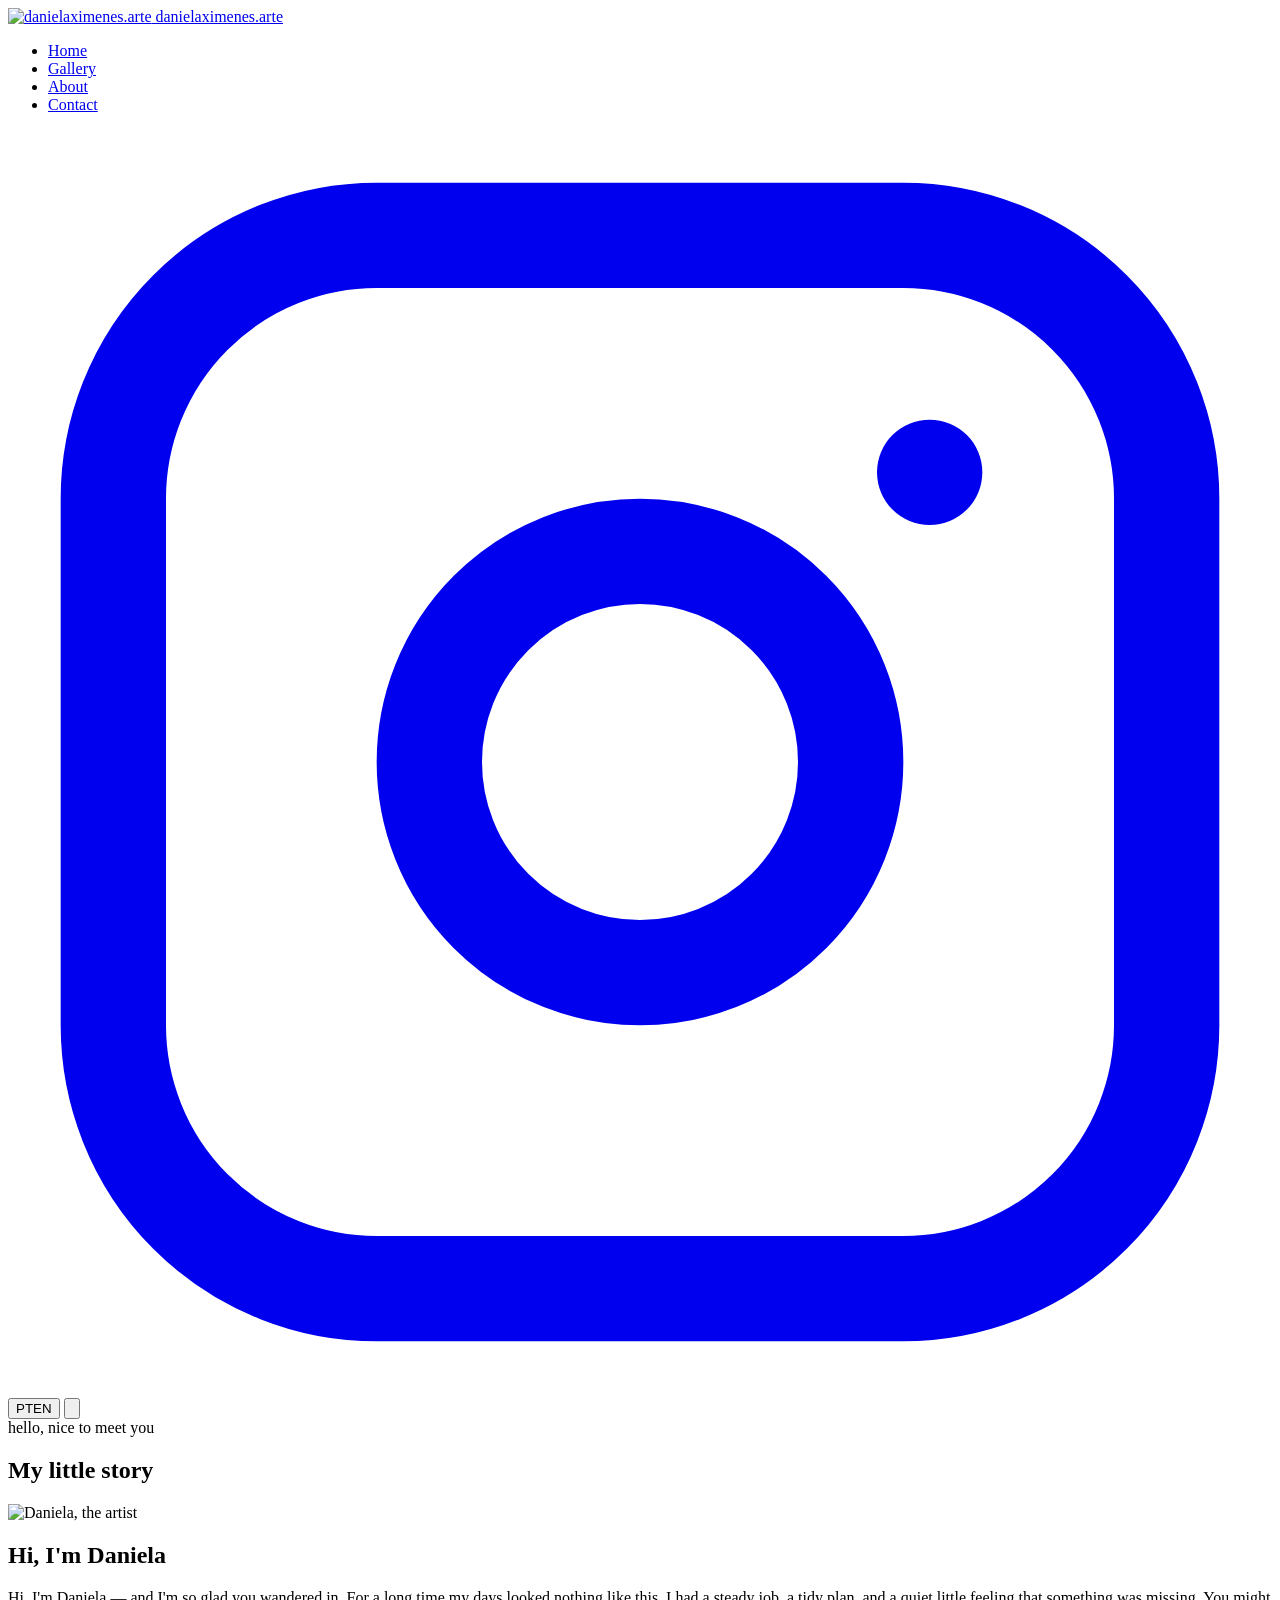
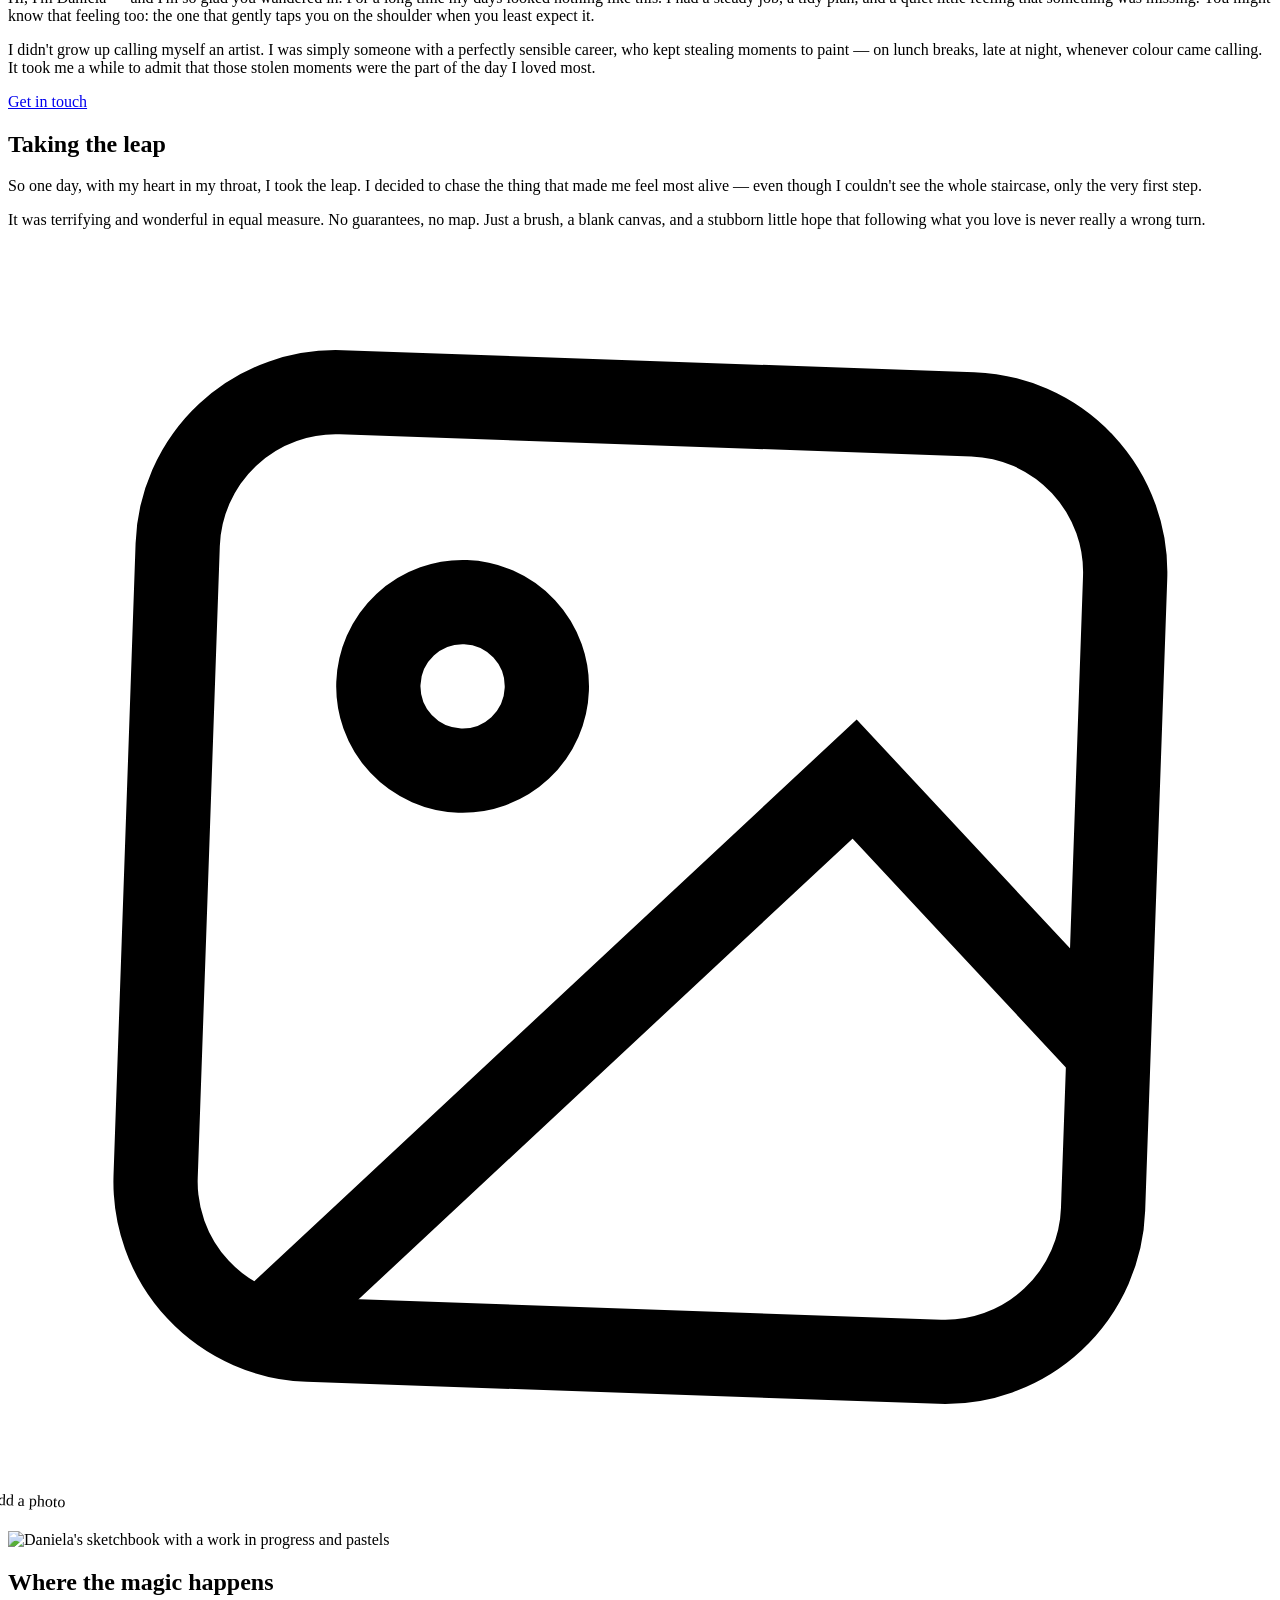
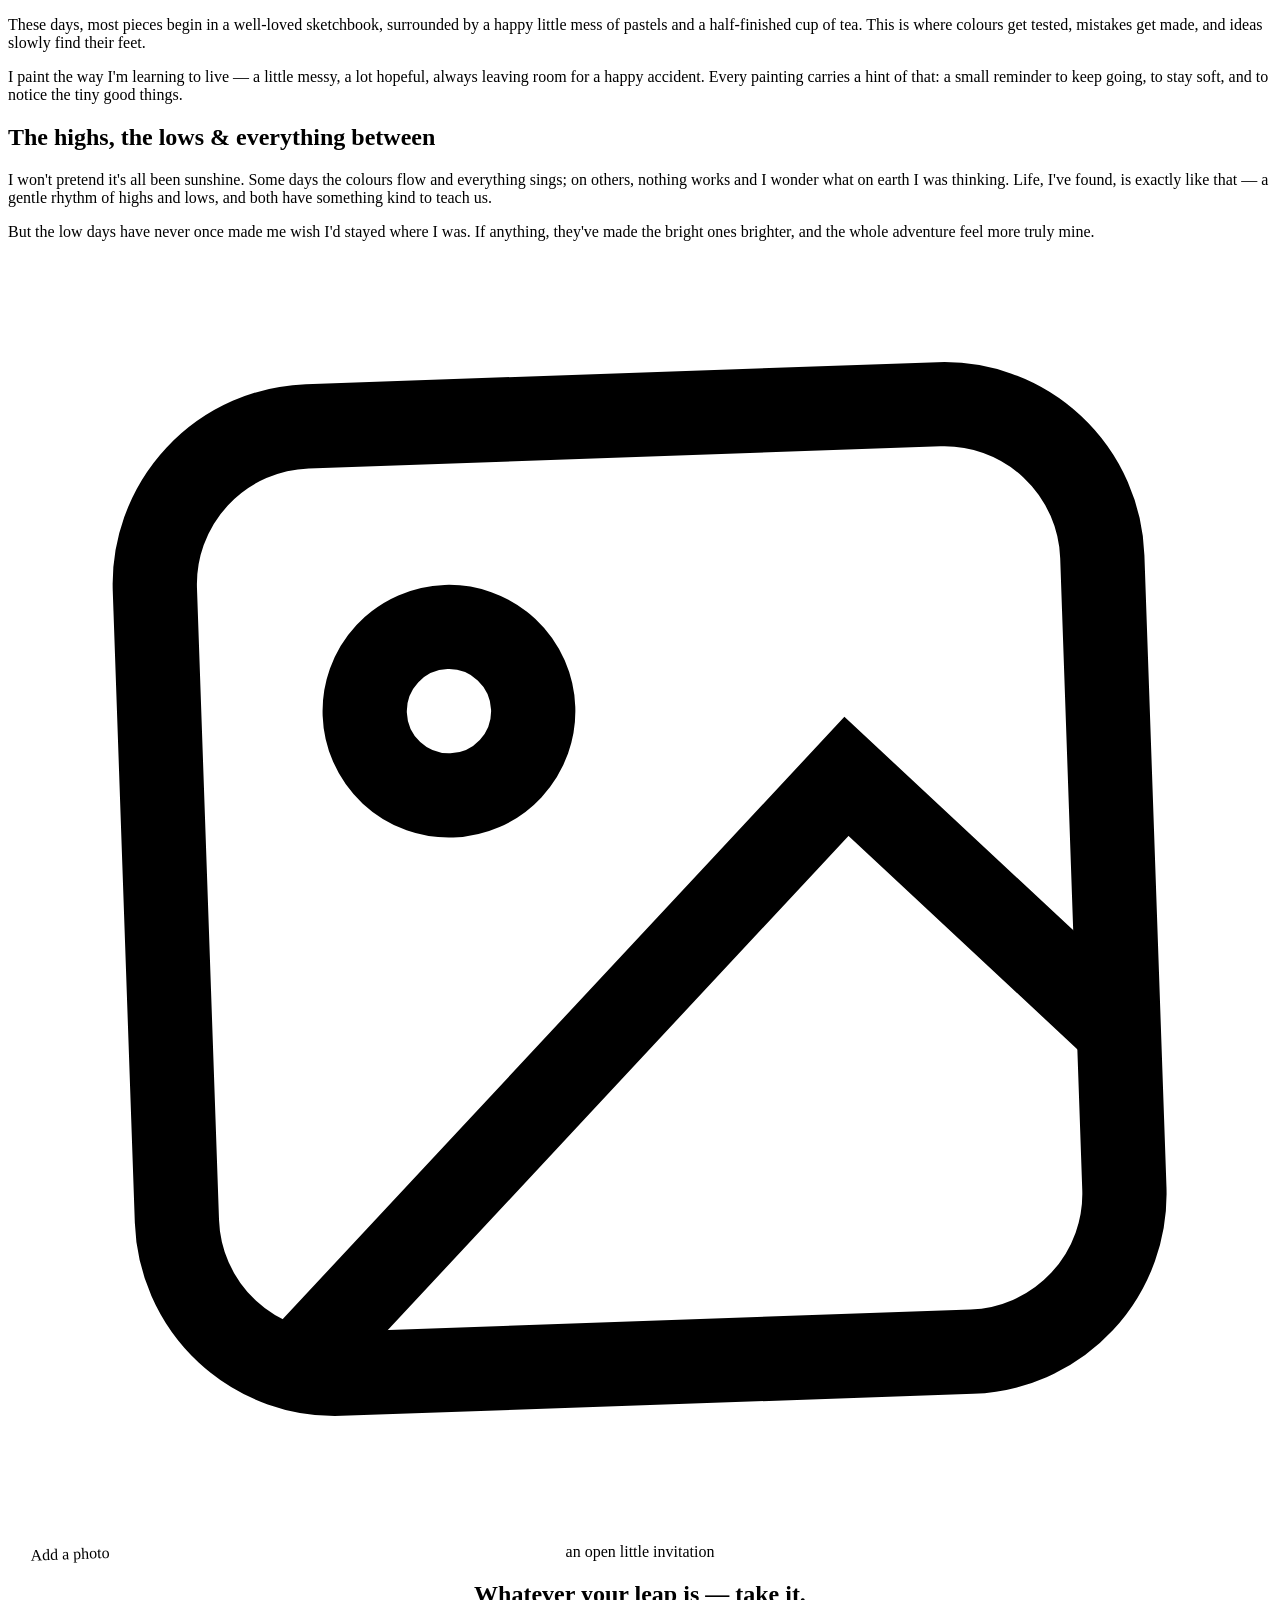
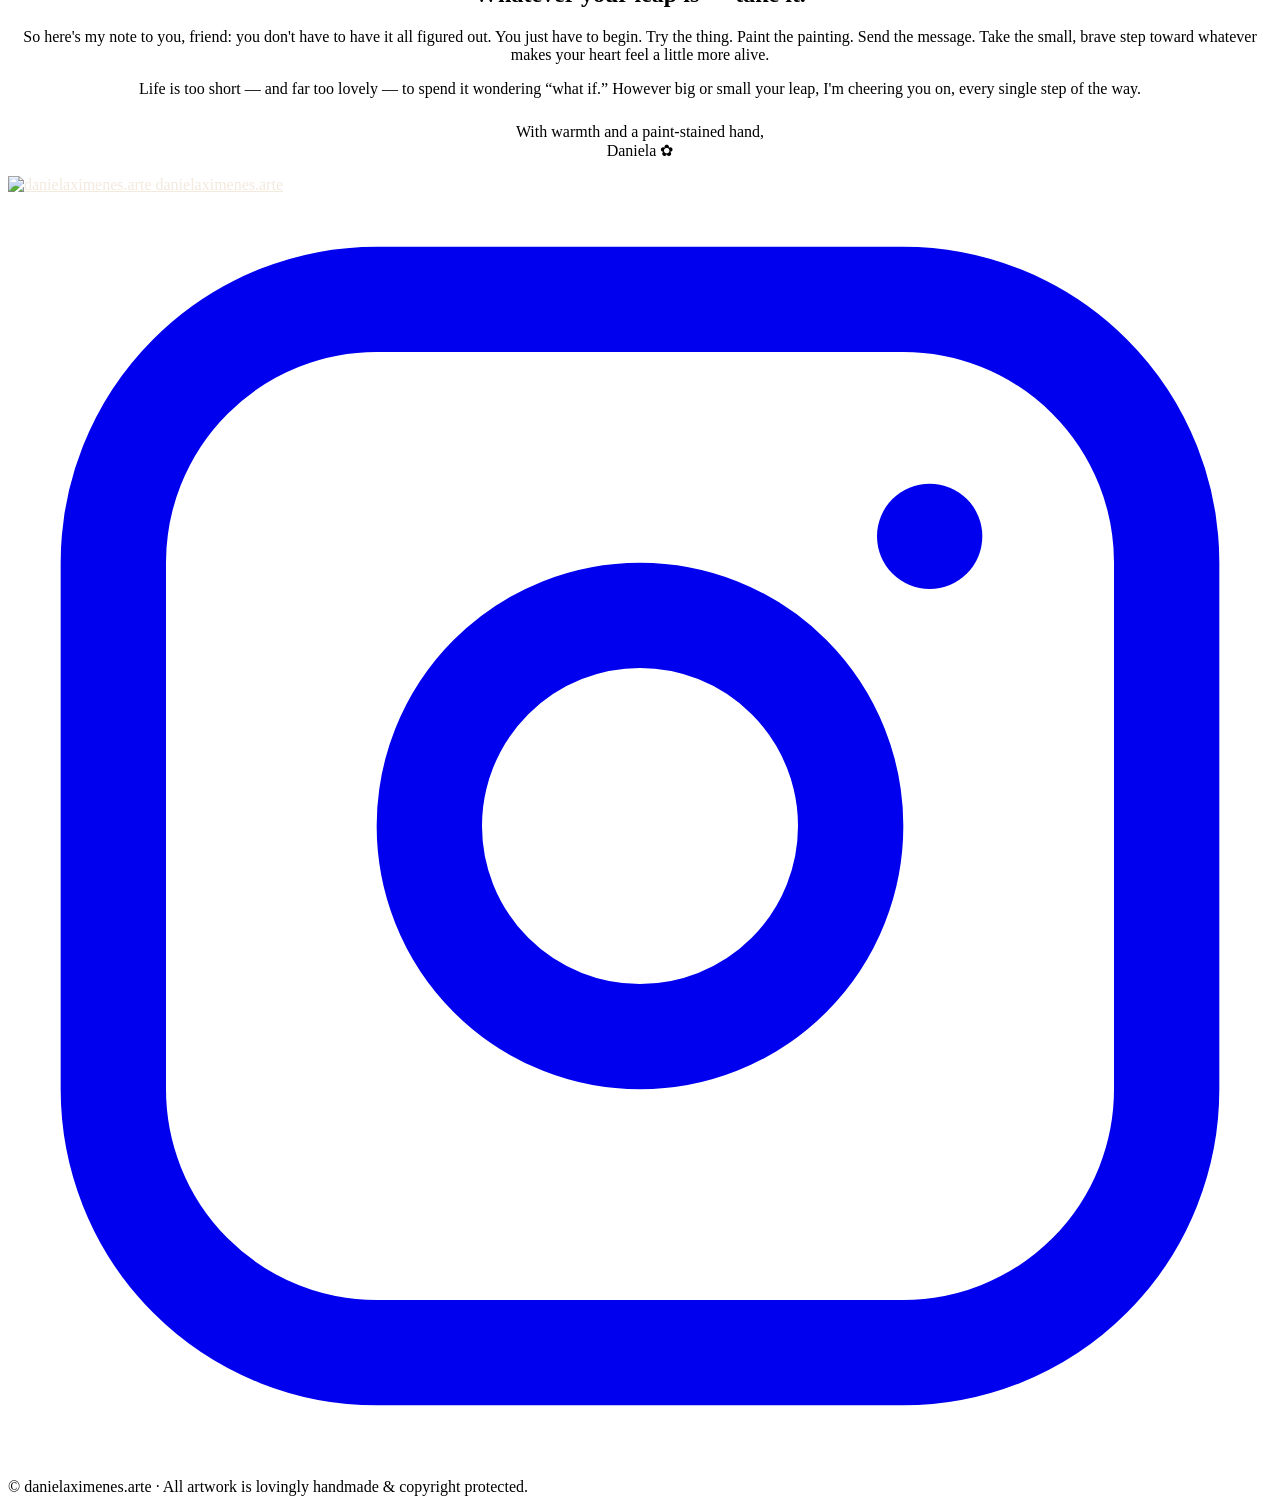
==== about/index.html @ ee08a951 "Corrected PT EN" ====
<!DOCTYPE html>
<html lang="pt">
<head>
  <meta charset="UTF-8" />
  <meta name="viewport" content="width=device-width, initial-scale=1.0" />
  <title data-pt="Sobre — danielaximenes.arte">About — danielaximenes.arte</title>
  <meta name="description" content="The story behind the art of danielaximenes.arte." />
  <link rel="icon" type="image/png" href="/assets/logo-dx.png" />
  <link rel="preconnect" href="https://fonts.googleapis.com" />
  <link rel="preconnect" href="https://fonts.gstatic.com" crossorigin />
  <link href="https://fonts.googleapis.com/css2?family=Fredoka:wght@400;500;600&family=Nunito:wght@400;600;700&display=swap" rel="stylesheet" />
  <link rel="stylesheet" href="/css/styles.css?v=2" />
</head>
<body>

  <header class="site-header">
    <div class="container nav">
      <a class="brand-mark" href="/"><img class="brand-logo" src="/assets/logo-dx.png" alt="danielaximenes.arte" /> danielaximenes.arte</a>
      <ul class="nav-links" id="navLinks">
        <li><a href="/" data-pt="Início">Home</a></li>
        <li><a href="/gallery/" data-pt="Galeria">Gallery</a></li>
        <li><a href="/about/" data-pt="Sobre">About</a></li>
        <li><a href="/contact/" data-pt="Contato">Contact</a></li>
      </ul>
      <div class="nav-social">
        <a class="icon-link" href="https://www.instagram.com/danielaximenes.arte/" target="_blank" rel="noopener" aria-label="Instagram"><svg viewBox="0 0 24 24" fill="none" stroke="currentColor" stroke-width="2"><rect x="2" y="2" width="20" height="20" rx="5"/><circle cx="12" cy="12" r="4"/><circle cx="17.5" cy="6.5" r="1" fill="currentColor" stroke="none"/></svg></a>
      </div>
      <button class="lang-toggle" id="langToggle" type="button" aria-label="Mudar idioma / Switch language">
        <span data-lang-opt="pt">PT</span><span data-lang-opt="en">EN</span>
      </button>
      <button class="nav-toggle" id="navToggle" aria-label="Open menu" aria-expanded="false">
        <svg viewBox="0 0 24 24" fill="none" stroke="currentColor" stroke-width="2"><line x1="3" y1="7" x2="21" y2="7"/><line x1="3" y1="12" x2="21" y2="12"/><line x1="3" y1="17" x2="21" y2="17"/></svg>
      </button>
    </div>
  </header>

  <section class="page-hero">
    <div class="container reveal">
      <span class="eyebrow" data-pt="olá, prazer em conhecer você">hello, nice to meet you</span>
      <h1 data-pt="Minha pequena história">My little story</h1>
    </div>
  </section>

  <section class="section">
    <div class="container">
      <!-- Row 1: photo | text -->
      <div class="story reveal">
        <div class="photo-frame photo-frame--tilt story-media">
          <img src="/assets/artist-pic.JPG" alt="Daniela, the artist" />
        </div>
        <div class="story-text">
          <h2 data-pt="Oi, eu sou a Daniela">Hi, I'm Daniela</h2>
          <p data-pt="Oi, eu sou a Daniela — e fico muito feliz que você tenha chegado até aqui. Por muito tempo, meus dias não se pareciam nada com isto. Eu tinha um emprego estável, um plano bem arrumado e uma vozinha quieta dizendo que algo estava faltando. Talvez você conheça esse sentimento: aquele que toca de leve no seu ombro quando você menos espera.">
            Hi, I'm Daniela — and I'm so glad you wandered in. For a long time my
            days looked nothing like this. I had a steady job, a tidy plan, and a
            quiet little feeling that something was missing. You might know that
            feeling too: the one that gently taps you on the shoulder when you least
            expect it.
          </p>
          <p data-pt="Eu não cresci me chamando de artista. Eu era apenas alguém com uma carreira perfeitamente sensata, que vivia roubando momentos para pintar — na hora do almoço, de madrugada, sempre que a cor chamava. Levei um tempo para admitir que esses momentos roubados eram a parte do dia que eu mais amava.">
            I didn't grow up calling myself an artist. I was simply someone with a
            perfectly sensible career, who kept stealing moments to paint — on lunch
            breaks, late at night, whenever colour came calling. It took me a while
            to admit that those stolen moments were the part of the day I loved most.
          </p>
          <a class="btn btn-primary" href="/contact/" data-pt="Entre em contato">Get in touch</a>
        </div>
      </div>

      <!-- Row 2: text | photo (placeholder, tilted) -->
      <div class="story reveal">
        <div class="story-text">
          <h2 data-pt="Dando o salto">Taking the leap</h2>
          <p data-pt="Então, um dia, com o coração na mão, eu dei o salto. Decidi correr atrás daquilo que me fazia sentir mais viva — mesmo sem enxergar a escada inteira, só o primeiro degrau.">
            So one day, with my heart in my throat, I took the leap. I decided to
            chase the thing that made me feel most alive — even though I couldn't
            see the whole staircase, only the very first step.
          </p>
          <p data-pt="Foi assustador e maravilhoso na mesma medida. Sem garantias, sem mapa. Só um pincel, uma tela em branco e uma esperança teimosa de que seguir o que se ama nunca é, de verdade, um caminho errado.">
            It was terrifying and wonderful in equal measure. No guarantees, no map.
            Just a brush, a blank canvas, and a stubborn little hope that following
            what you love is never really a wrong turn.
          </p>
        </div>
        <div class="photo-frame photo-frame--tilt story-media" style="transform: rotate(2deg);">
          <div class="img-placeholder" style="border-radius: calc(var(--radius-lg) - 10px);">
            <div>
              <svg viewBox="0 0 24 24" fill="none" stroke="currentColor" stroke-width="1.6"><rect x="3" y="3" width="18" height="18" rx="3"/><circle cx="8.5" cy="8.5" r="1.6"/><path d="M21 15l-5-5L5 21"/></svg>
              <span data-pt="Adicione uma foto">Add a photo</span>
            </div>
          </div>
        </div>
      </div>

      <!-- Row 3: photo | text -->
      <div class="story reveal">
        <div class="photo-frame story-media">
          <img src="/assets/behindthescenes.jpeg" alt="Daniela's sketchbook with a work in progress and pastels" />
        </div>
        <div class="story-text">
          <h2 data-pt="Onde a mágica acontece">Where the magic happens</h2>
          <p data-pt="Hoje em dia, a maioria das peças começa num caderno de desenho bem usado, cercada por uma bagunça feliz de pastéis e uma xícara de chá pela metade. É aqui que as cores são testadas, os erros acontecem e as ideias, aos poucos, encontram seu rumo.">
            These days, most pieces begin in a well-loved sketchbook, surrounded by
            a happy little mess of pastels and a half-finished cup of tea. This is
            where colours get tested, mistakes get made, and ideas slowly find their
            feet.
          </p>
          <p data-pt="Eu pinto do jeito que estou aprendendo a viver — um pouco bagunçada, muito esperançosa, sempre deixando espaço para um acaso feliz. Cada pintura carrega um pouco disso: um pequeno lembrete para continuar, para manter a leveza e para reparar nas pequenas coisas boas.">
            I paint the way I'm learning to live — a little messy, a lot hopeful,
            always leaving room for a happy accident. Every painting carries a hint
            of that: a small reminder to keep going, to stay soft, and to notice the
            tiny good things.
          </p>
        </div>
      </div>

      <!-- Row 4: text | photo (placeholder, tilted) -->
      <div class="story reveal">
        <div class="story-text">
          <h2 data-pt="Os altos, os baixos &amp; tudo no meio">The highs, the lows &amp; everything between</h2>
          <p data-pt="Não vou fingir que foi tudo um mar de rosas. Em alguns dias as cores fluem e tudo canta; em outros, nada dá certo e eu me pergunto o que diabos estava pensando. A vida, eu descobri, é exatamente assim — um ritmo suave de altos e baixos, e ambos têm algo gentil a nos ensinar.">
            I won't pretend it's all been sunshine. Some days the colours flow and
            everything sings; on others, nothing works and I wonder what on earth I
            was thinking. Life, I've found, is exactly like that — a gentle rhythm of
            highs and lows, and both have something kind to teach us.
          </p>
          <p data-pt="Mas os dias difíceis nunca me fizeram desejar ter ficado onde eu estava. Pelo contrário, eles deixaram os dias bons ainda mais brilhantes e fizeram a aventura inteira parecer mais verdadeiramente minha.">
            But the low days have never once made me wish I'd stayed where I was. If
            anything, they've made the bright ones brighter, and the whole adventure
            feel more truly mine.
          </p>
        </div>
        <div class="photo-frame photo-frame--tilt story-media" style="transform: rotate(-2deg);">
          <div class="img-placeholder" style="border-radius: calc(var(--radius-lg) - 10px);">
            <div>
              <svg viewBox="0 0 24 24" fill="none" stroke="currentColor" stroke-width="1.6"><rect x="3" y="3" width="18" height="18" rx="3"/><circle cx="8.5" cy="8.5" r="1.6"/><path d="M21 15l-5-5L5 21"/></svg>
              <span data-pt="Adicione uma foto">Add a photo</span>
            </div>
          </div>
        </div>
      </div>
    </div>
  </section>

  <section class="section section--warm">
    <div class="container prose reveal" style="text-align:center;">
      <span class="eyebrow" data-pt="um convite de coração aberto">an open little invitation</span>
      <h2 data-pt="Seja qual for o seu salto — dê ele.">Whatever your leap is — take it.</h2>
      <p data-pt="Então aqui vai o meu bilhete para você, amigo(a): você não precisa ter tudo resolvido. Você só precisa começar. Tente. Pinte a pintura. Mande a mensagem. Dê o pequeno passo corajoso em direção àquilo que faz o seu coração se sentir um pouco mais vivo.">
        So here's my note to you, friend: you don't have to have it all figured out.
        You just have to begin. Try the thing. Paint the painting. Send the message.
        Take the small, brave step toward whatever makes your heart feel a little
        more alive.
      </p>
      <p data-pt="A vida é curta demais — e bonita demais — para passá-la imaginando “e se”. Não importa se o seu salto é grande ou pequeno, eu estou torcendo por você, a cada passo do caminho.">
        Life is too short — and far too lovely — to spend it wondering “what if.”
        However big or small your leap, I'm cheering you on, every single step of
        the way.
      </p>
      <p style="margin-top:1.6rem; font-family: var(--font-display);" data-pt="Com carinho e uma mão manchada de tinta,<br>Daniela ✿">
        With warmth and a paint-stained hand,<br>Daniela ✿
      </p>
    </div>
  </section>

  <footer class="site-footer">
    <div class="container">
      <div class="footer-grid">
        <a class="brand-mark" href="/" style="color:#F3E9DD;"><img class="brand-logo" src="/assets/logo-dx.png" alt="danielaximenes.arte" /> danielaximenes.arte</a>
        <div class="footer-social">
          <a class="icon-link" href="https://www.instagram.com/danielaximenes.arte/" target="_blank" rel="noopener" aria-label="Instagram"><svg viewBox="0 0 24 24" fill="none" stroke="currentColor" stroke-width="2"><rect x="2" y="2" width="20" height="20" rx="5"/><circle cx="12" cy="12" r="4"/><circle cx="17.5" cy="6.5" r="1" fill="currentColor" stroke="none"/></svg></a>
        </div>
      </div>
      <p class="footer-note" data-pt="© <span id='year'></span> danielaximenes.arte · Todas as obras são feitas à mão com carinho &amp; protegidas por direitos autorais.">© <span id="year"></span> danielaximenes.arte · All artwork is lovingly handmade &amp; copyright protected.</p>
    </div>
  </footer>

  <script src="/js/main.js?v=2"></script>
</body>
</html>
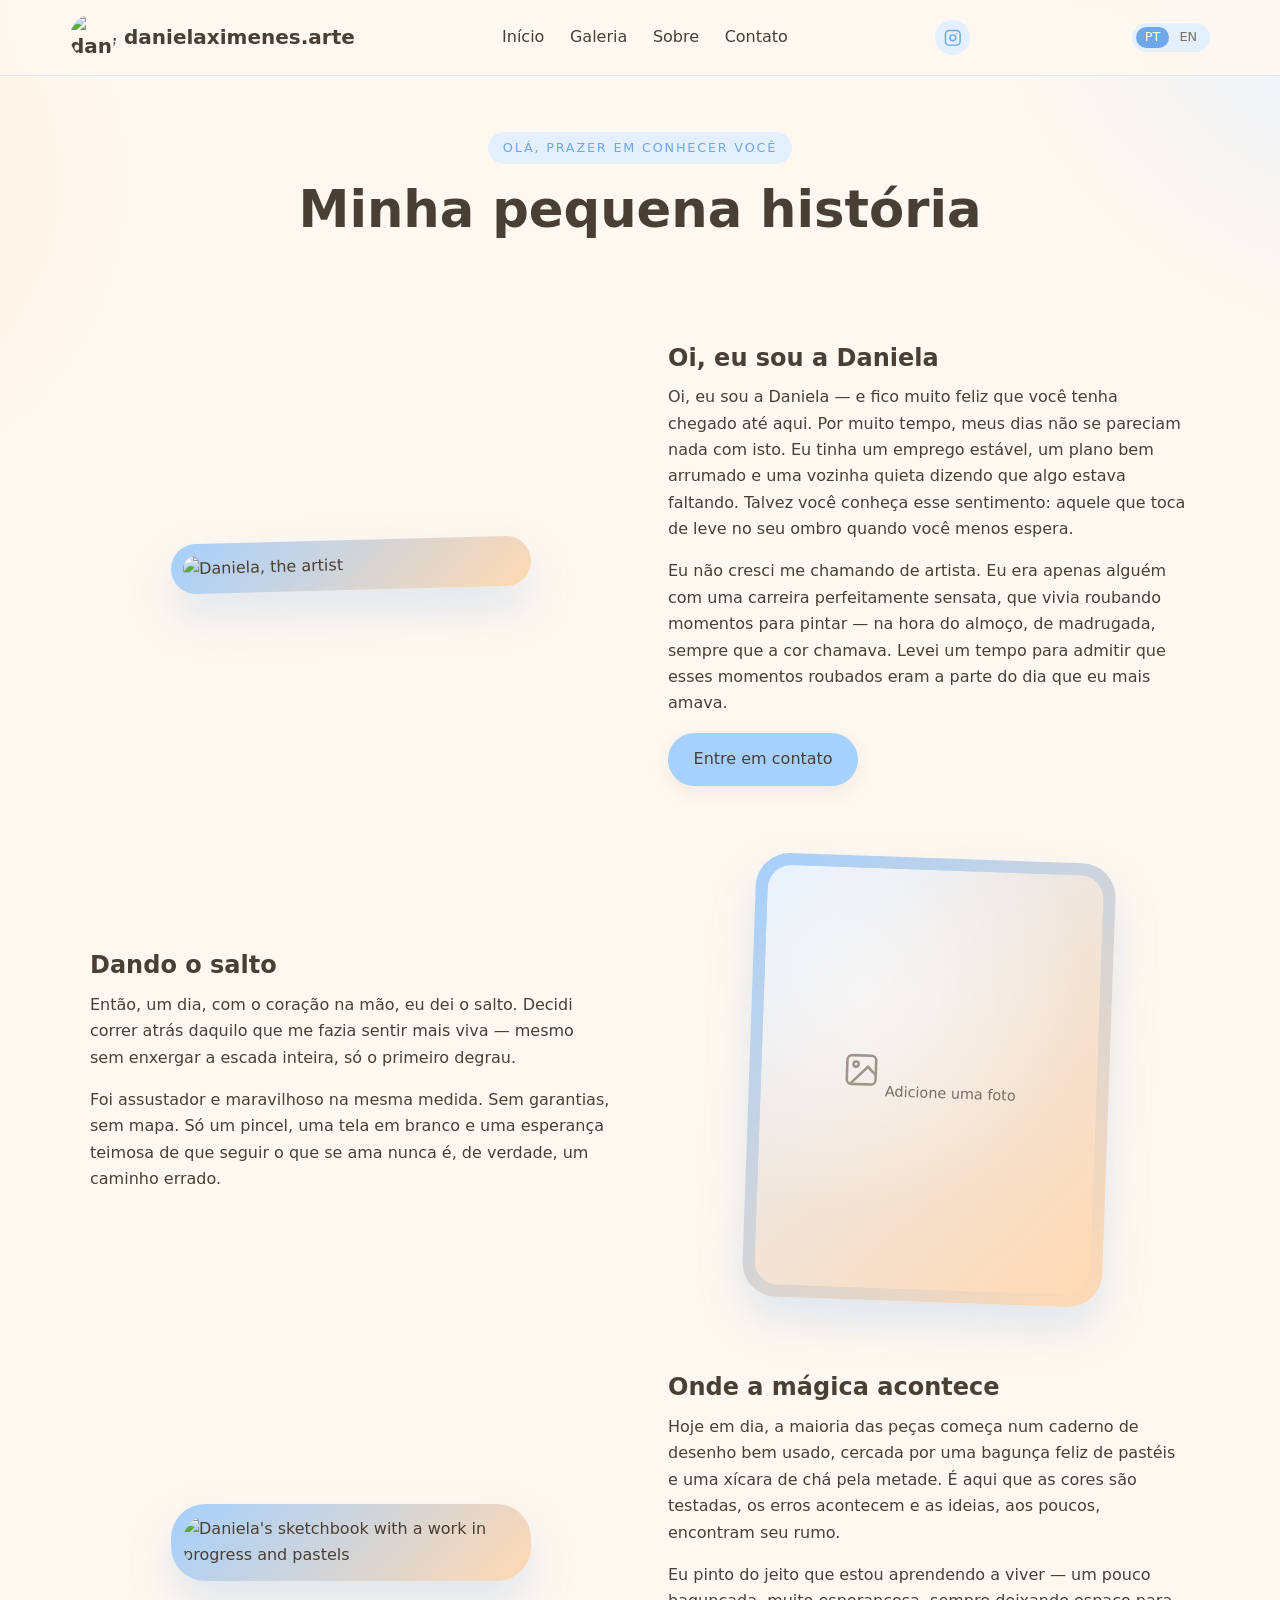
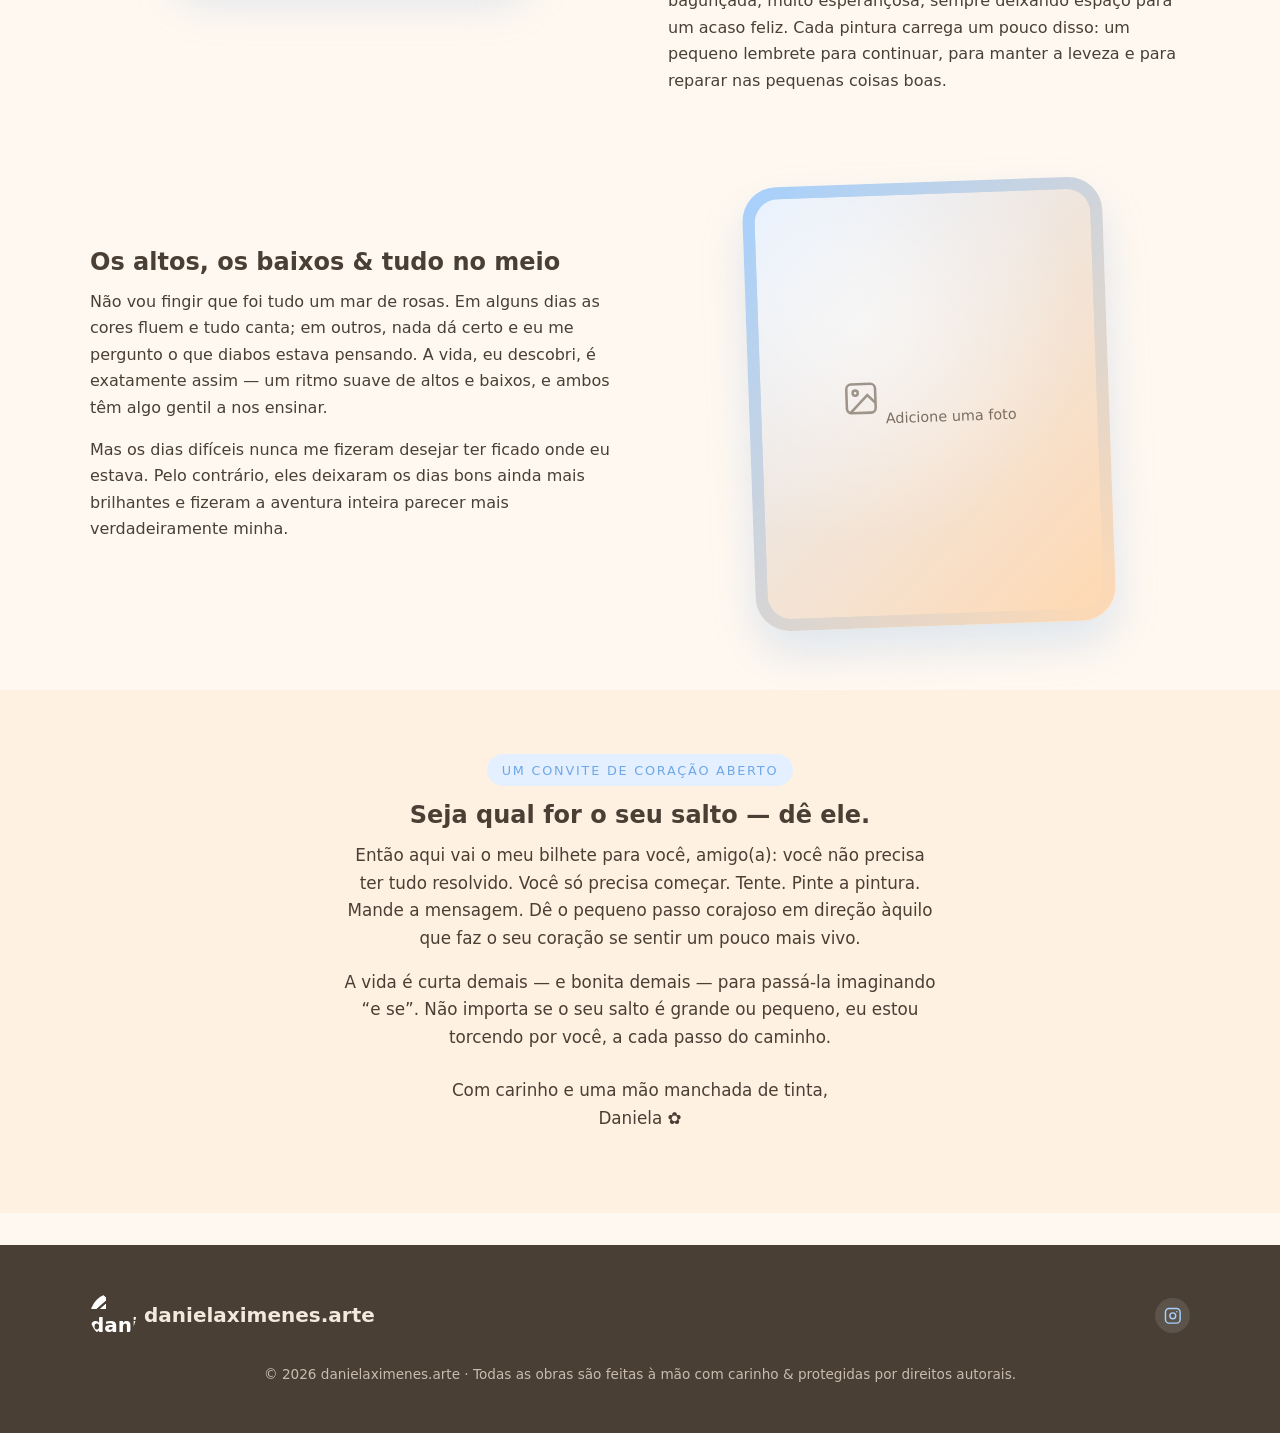
==== commit af1b3504: "Added new galery cards" ====
--- a/about/index.html
+++ b/about/index.html
@@ -9,7 +9,7 @@
   <link rel="preconnect" href="https://fonts.googleapis.com" />
   <link rel="preconnect" href="https://fonts.gstatic.com" crossorigin />
   <link href="https://fonts.googleapis.com/css2?family=Fredoka:wght@400;500;600&family=Nunito:wght@400;600;700&display=swap" rel="stylesheet" />
-  <link rel="stylesheet" href="/css/styles.css?v=2" />
+  <link rel="stylesheet" href="/css/styles.css?v=3" />
 </head>
 <body>
 
@@ -175,6 +175,6 @@
     </div>
   </footer>
 
-  <script src="/js/main.js?v=2"></script>
+  <script src="/js/main.js?v=3"></script>
 </body>
 </html>
--- a/css/styles.css
+++ b/css/styles.css
@@ -0,0 +1,628 @@
+/* ============================================================
+   danielaximenes.arte — cozy art-exposure site
+   Theme lives here. Change the colors/fonts in :root below.
+   ============================================================ */
+
+:root {
+  /* --- Main color (as requested) --- */
+  --brand: #A6D0FD;          /* soft periwinkle blue */
+  --brand-deep: #6FA8E8;     /* darker blue for accents/links */
+  --brand-soft: #E4F0FF;     /* very pale blue washes */
+
+  /* --- Warm & cozy companions --- */
+  --cream: #FFF8F0;          /* page background */
+  --cream-2: #FFF1E2;        /* alternating section background */
+  --peach: #FFD9B3;          /* warm accent */
+  --peach-deep: #F7B27A;     /* warm accent, stronger */
+  --ink: #4A3F35;            /* warm brown text */
+  --ink-soft: #7A6E62;       /* muted text */
+
+  /* --- Shape & feel --- */
+  --radius: 22px;
+  --radius-lg: 34px;
+  --shadow: 0 14px 30px rgba(74, 63, 53, 0.10);
+  --shadow-soft: 0 6px 18px rgba(74, 63, 53, 0.08);
+  --shadow-lift: 0 22px 44px rgba(111, 168, 232, 0.22);
+
+  --font-display: "Fredoka", "Quicksand", system-ui, sans-serif;
+  --font-body: "Nunito", system-ui, sans-serif;
+
+  --maxw: 1140px;
+}
+
+/* gallery page only: plain white background */
+body.gallery-page { background: #fff; background-image: none; }
+
+/* ---------- Reset-ish ---------- */
+*, *::before, *::after { box-sizing: border-box; }
+
+html { scroll-behavior: smooth; }
+
+body {
+  margin: 0;
+  font-family: var(--font-body);
+  color: var(--ink);
+  background: var(--cream);
+  line-height: 1.65;
+  -webkit-font-smoothing: antialiased;
+  /* gentle organic background tint */
+  background-image:
+    radial-gradient(60rem 60rem at 110% -10%, var(--brand-soft) 0%, transparent 45%),
+    radial-gradient(50rem 50rem at -15% 20%, #FFEFDD 0%, transparent 40%);
+  background-attachment: fixed;
+}
+
+h1, h2, h3 {
+  font-family: var(--font-display);
+  font-weight: 600;
+  line-height: 1.15;
+  color: var(--ink);
+  margin: 0 0 .5em;
+}
+
+p { margin: 0 0 1rem; }
+
+a { color: var(--brand-deep); text-decoration: none; }
+a:hover { text-decoration: underline; }
+
+img { max-width: 100%; display: block; }
+
+.container {
+  width: 100%;
+  max-width: var(--maxw);
+  margin: 0 auto;
+  padding: 0 1.25rem;
+}
+
+.eyebrow {
+  display: inline-block;
+  font-family: var(--font-display);
+  font-size: .8rem;
+  letter-spacing: .14em;
+  text-transform: uppercase;
+  color: var(--brand-deep);
+  background: var(--brand-soft);
+  padding: .35rem .9rem;
+  border-radius: 999px;
+  margin-bottom: 1rem;
+}
+
+/* ---------- Buttons ---------- */
+.btn {
+  display: inline-block;
+  font-family: var(--font-display);
+  font-weight: 500;
+  font-size: 1rem;
+  padding: .85rem 1.6rem;
+  border-radius: 999px;
+  border: none;
+  cursor: pointer;
+  transition: transform .18s ease, box-shadow .18s ease, background .18s ease;
+}
+.btn:hover { text-decoration: none; transform: translateY(-2px); }
+
+.btn-primary {
+  background: var(--brand);
+  color: var(--ink);
+  box-shadow: var(--shadow-soft);
+}
+.btn-primary:hover { background: var(--brand-deep); color: #fff; box-shadow: var(--shadow-lift); }
+
+.btn-ghost {
+  background: transparent;
+  color: var(--ink);
+  border: 2px solid var(--peach-deep);
+}
+.btn-ghost:hover { background: var(--peach); }
+
+/* ============================================================
+   HEADER / NAV
+   ============================================================ */
+.site-header {
+  position: sticky;
+  top: 0;
+  z-index: 50;
+  background: rgba(255, 248, 240, 0.82);
+  backdrop-filter: blur(10px);
+  border-bottom: 1px solid rgba(166, 208, 253, 0.4);
+}
+.nav {
+  display: flex;
+  align-items: center;
+  justify-content: space-between;
+  gap: 1rem;
+  padding: .9rem 0;
+}
+.brand-mark {
+  font-family: var(--font-display);
+  font-weight: 600;
+  font-size: 1.25rem;
+  color: var(--ink);
+  display: inline-flex;
+  align-items: center;
+  gap: .5rem;
+}
+.brand-mark:hover { text-decoration: none; }
+.brand-dot {
+  width: 1.6rem; height: 1.6rem;
+  border-radius: 50%;
+  background: var(--brand);
+  display: inline-block;
+  box-shadow: inset -4px -4px 0 rgba(111,168,232,.35);
+}
+/* circular badge logo in the header */
+.brand-logo {
+  height: 46px;
+  width: 46px;
+  border-radius: 50%;
+  display: inline-block;
+}
+/* footer sits on a dark background, so flip the black logo to white */
+.site-footer .brand-logo { filter: brightness(0) invert(1); }
+
+.nav-links {
+  display: flex;
+  align-items: center;
+  gap: 1.6rem;
+  list-style: none;
+  margin: 0; padding: 0;
+}
+.nav-links a {
+  font-family: var(--font-display);
+  color: var(--ink);
+  font-size: 1rem;
+}
+.nav-links a:hover { color: var(--brand-deep); text-decoration: none; }
+
+.nav-social { display: flex; gap: .65rem; align-items: center; }
+.icon-link {
+  width: 2.2rem; height: 2.2rem;
+  display: grid; place-items: center;
+  border-radius: 50%;
+  background: var(--brand-soft);
+  color: var(--brand-deep);
+  transition: transform .18s ease, background .18s ease;
+}
+.icon-link:hover { transform: translateY(-2px) rotate(-6deg); background: var(--brand); color: #fff; text-decoration: none; }
+.icon-link svg { width: 1.1rem; height: 1.1rem; }
+
+.nav-toggle {
+  display: none;
+  background: var(--brand-soft);
+  border: none;
+  border-radius: 14px;
+  width: 2.6rem; height: 2.6rem;
+  cursor: pointer;
+  color: var(--ink);
+}
+.nav-toggle svg { width: 1.4rem; height: 1.4rem; margin: 0 auto; }
+
+/* ============================================================
+   HERO
+   ============================================================ */
+.hero { padding: 3.5rem 0 4rem; }
+.hero-grid {
+  display: grid;
+  grid-template-columns: 1.05fr 1fr;
+  gap: 3rem;
+  align-items: center;
+}
+.hero h1 {
+  font-size: clamp(2.4rem, 5vw, 3.6rem);
+}
+.hero h1 .squiggle { color: var(--peach-deep); }
+.hero-lead {
+  font-size: 1.18rem;
+  color: var(--ink-soft);
+  max-width: 34ch;
+}
+.hero-cta { display: flex; gap: .9rem; flex-wrap: wrap; margin-top: 1.4rem; }
+
+/* Video placeholder card */
+.video-card {
+  position: relative;
+  border-radius: var(--radius-lg);
+  padding: 14px;
+  background: linear-gradient(135deg, var(--brand) 0%, var(--peach) 100%);
+  box-shadow: var(--shadow-lift);
+  transform: rotate(-1.2deg);
+}
+.video-frame {
+  aspect-ratio: 3 / 2;
+  border-radius: calc(var(--radius-lg) - 12px);
+  background:
+    repeating-linear-gradient(45deg, rgba(255,255,255,.35) 0 14px, transparent 14px 28px),
+    var(--brand-soft);
+  display: grid;
+  place-items: center;
+  text-align: center;
+  overflow: hidden;
+  position: relative;            /* anchor the video for the shift below */
+}
+/* The clip is portrait, so it's taller than this wide box and the top/bottom get
+   cropped. We force its true shape (9:16) and slide it with translateY instead of
+   object-position (which misbehaves on rotated videos).
+   --- TO ADJUST: change the translateY value below ---
+   0% shows the very top; more negative pushes the content UP (reveals lower part). */
+.video-frame video {
+  position: absolute;
+  top: 0;
+  left: 0;
+  width: 100%;
+  aspect-ratio: 9 / 16;
+  height: auto;
+  object-fit: cover;
+  transform: translateY(-20%);
+}
+.play-badge {
+  width: 5rem; height: 5rem;
+  border-radius: 50%;
+  background: #fff;
+  display: grid; place-items: center;
+  box-shadow: var(--shadow);
+  margin: 0 auto .75rem;
+}
+.play-badge svg { width: 2rem; height: 2rem; color: var(--brand-deep); margin-left: 4px; }
+.video-caption { font-family: var(--font-display); color: var(--ink-soft); font-size: .95rem; }
+.placeholder-hint { font-size: .8rem; color: var(--ink-soft); opacity: .8; }
+
+/* ============================================================
+   SECTIONS
+   ============================================================ */
+.section { padding: 4rem 0; }
+.section--warm { background: var(--cream-2); }
+.section-head { text-align: center; max-width: 46ch; margin: 0 auto 2.5rem; }
+.section-head h2 { font-size: clamp(1.9rem, 4vw, 2.6rem); }
+.section-head p { color: var(--ink-soft); }
+
+/* wavy divider */
+.wave-divider { display: block; width: 100%; height: 40px; color: var(--cream-2); }
+
+/* ---------- Gallery grid + cards ---------- */
+.gallery-grid {
+  display: grid;
+  grid-template-columns: repeat(auto-fill, minmax(260px, 1fr));
+  gap: 1.8rem;
+}
+.art-card {
+  background: #fff;
+  border-radius: var(--radius);
+  overflow: hidden;
+  box-shadow: var(--shadow-soft);
+  transition: transform .2s ease, box-shadow .2s ease;
+  display: flex;
+  flex-direction: column;
+}
+.art-card:nth-child(even) { transform: rotate(.6deg); }
+.art-card:nth-child(odd)  { transform: rotate(-.6deg); }
+.art-card:hover { transform: translateY(-6px) rotate(0); box-shadow: var(--shadow-lift); }
+
+/* the image placeholder (swap the inner div for an <img>) */
+.img-placeholder {
+  aspect-ratio: 4 / 5;
+  background:
+    radial-gradient(circle at 30% 30%, rgba(255,255,255,.6), transparent 60%),
+    linear-gradient(135deg, var(--brand-soft), var(--peach));
+  display: grid;
+  place-items: center;
+  text-align: center;
+  color: var(--ink-soft);
+  padding: 1rem;
+}
+.img-placeholder svg { width: 2.4rem; height: 2.4rem; opacity: .7; margin-bottom: .4rem; }
+.img-placeholder span { font-family: var(--font-display); font-size: .9rem; }
+.img-placeholder img { width: 100%; height: 100%; object-fit: cover; }
+
+.art-body { padding: 1.1rem 1.25rem 1.4rem; }
+.art-body h3 { font-size: 1.2rem; margin-bottom: .3rem; }
+.art-meta { font-size: .82rem; color: var(--brand-deep); font-family: var(--font-display); margin-bottom: .5rem; }
+.art-desc { color: var(--ink-soft); font-size: .96rem; margin: 0; }
+
+/* ---------- About teaser ---------- */
+.about-grid {
+  display: grid;
+  grid-template-columns: 320px 1fr;
+  gap: 2.5rem;
+  align-items: center;
+}
+.portrait-placeholder {
+  aspect-ratio: 1 / 1;
+  border-radius: var(--radius-lg);
+  background: linear-gradient(135deg, var(--peach), var(--brand));
+  display: grid; place-items: center;
+  color: #fff;
+  box-shadow: var(--shadow);
+  transform: rotate(-2deg);
+}
+.portrait-placeholder svg { width: 3rem; height: 3rem; opacity: .85; }
+
+/* ---------- Alternating story rows (About page) ---------- */
+.story {
+  display: grid;
+  grid-template-columns: 1fr 1fr;
+  gap: 3.5rem;
+  align-items: center;
+}
+.story + .story { margin-top: 4.5rem; }
+.story-media { justify-self: center; width: 100%; max-width: 360px; }
+
+/* warm gradient photo frame (echoes the hero video card) */
+.photo-frame {
+  border-radius: var(--radius-lg);
+  padding: 12px;
+  background: linear-gradient(135deg, var(--brand), var(--peach));
+  box-shadow: var(--shadow-lift);
+}
+.photo-frame img {
+  display: block;
+  width: 100%;
+  border-radius: calc(var(--radius-lg) - 10px);
+}
+/* the behind-the-scenes photo is already shot at an angle, so only this one tilts */
+.photo-frame--tilt { transform: rotate(-1.5deg); }
+
+@media (max-width: 760px) {
+  .story { grid-template-columns: 1fr; gap: 1.8rem; }
+  .story + .story { margin-top: 3rem; }
+  .story-media { max-width: 300px; order: -1; }   /* image first on mobile */
+}
+.about-photo figcaption {
+  font-family: var(--font-display);
+  color: var(--ink-soft);
+  font-size: .85rem;
+  text-align: center;
+  margin-top: 1rem;
+}
+
+/* ---------- Say hello strip ---------- */
+.hello {
+  background: var(--brand);
+  border-radius: var(--radius-lg);
+  padding: 3rem 2rem;
+  text-align: center;
+  box-shadow: var(--shadow);
+  background-image: radial-gradient(circle at 0% 0%, rgba(255,255,255,.35), transparent 40%);
+}
+.hello h2 { color: var(--ink); }
+.hello-form {
+  display: flex;
+  gap: .6rem;
+  justify-content: center;
+  flex-wrap: wrap;
+  margin-top: 1.2rem;
+}
+.hello-form input {
+  font-family: var(--font-body);
+  font-size: 1rem;
+  padding: .8rem 1.1rem;
+  border-radius: 999px;
+  border: 2px solid #fff;
+  background: #fff;
+  min-width: 260px;
+  color: var(--ink);
+}
+.hello-form input:focus { outline: 2px solid var(--brand-deep); }
+
+/* ============================================================
+   FOOTER
+   ============================================================ */
+.site-footer {
+  background: var(--ink);
+  color: #F3E9DD;
+  padding: 3rem 0 2rem;
+  margin-top: 2rem;
+}
+.footer-grid {
+  display: flex;
+  flex-wrap: wrap;
+  gap: 1.5rem;
+  justify-content: space-between;
+  align-items: center;
+}
+.site-footer a { color: var(--brand); }
+.footer-social { display: flex; gap: .7rem; }
+.site-footer .icon-link { background: rgba(255,255,255,.1); color: var(--brand); }
+.site-footer .icon-link:hover { background: var(--brand); color: var(--ink); }
+.footer-note { font-size: .85rem; color: #C9BCAE; margin-top: 1.5rem; text-align: center; }
+
+/* ============================================================
+   Simple page header (stub pages)
+   ============================================================ */
+.page-hero {
+  text-align: center;
+  padding: 3.5rem 0 1rem;
+}
+.page-hero h1 { font-size: clamp(2.2rem, 5vw, 3.2rem); }
+.page-hero p { color: var(--ink-soft); max-width: 50ch; margin: 0 auto; }
+
+.prose { max-width: 62ch; margin: 0 auto; }
+.prose p { font-size: 1.05rem; }
+
+/* logo flourish where the contact form used to be */
+.contact-logo { text-align: center; margin-top: 2.5rem; }
+.contact-logo img { width: clamp(180px, 40vw, 260px); height: auto; display: inline-block; }
+
+/* contact rows */
+.contact-list { list-style: none; padding: 0; margin: 1.5rem 0; }
+.contact-list li {
+  display: flex; align-items: center; gap: .8rem;
+  background: #fff;
+  padding: 1rem 1.2rem;
+  border-radius: var(--radius);
+  box-shadow: var(--shadow-soft);
+  margin-bottom: .8rem;
+}
+.contact-list .icon-link { flex: none; }
+
+/* ---------- Scroll reveal ---------- */
+.reveal { opacity: 0; transform: translateY(18px); transition: opacity .6s ease, transform .6s ease; }
+.reveal.is-visible { opacity: 1; transform: none; }
+@media (prefers-reduced-motion: reduce) {
+  .reveal { opacity: 1; transform: none; transition: none; }
+  html { scroll-behavior: auto; }
+}
+
+/* ============================================================
+   RESPONSIVE
+   ============================================================ */
+@media (max-width: 860px) {
+  .hero-grid { grid-template-columns: 1fr; gap: 2rem; }
+  .video-card { transform: rotate(-1deg); max-width: 520px; }
+  .about-grid { grid-template-columns: 1fr; }
+  .portrait-placeholder { max-width: 260px; margin: 0 auto; }
+
+  .nav-toggle { display: grid; place-items: center; }
+  .nav-links {
+    display: none;
+    position: absolute;
+    top: 100%; left: 0; right: 0;
+    flex-direction: column;
+    gap: .4rem;
+    background: var(--cream);
+    padding: 1rem 1.25rem 1.4rem;
+    box-shadow: var(--shadow);
+    border-bottom: 1px solid rgba(166,208,253,.4);
+  }
+  .nav-links.is-open { display: flex; }
+  .nav-social { display: none; }
+  .nav { position: relative; }
+  .lang-toggle { margin-left: auto; margin-right: .4rem; }
+}
+
+/* ============================================================
+   LANGUAGE TOGGLE (PT / EN)
+   ============================================================ */
+.lang-toggle {
+  display: inline-flex;
+  align-items: center;
+  gap: .1rem;
+  margin-left: .9rem;
+  padding: .25rem;
+  border: none;
+  border-radius: 999px;
+  background: var(--brand-soft);
+  font-family: var(--font-display);
+  font-size: .8rem;
+  line-height: 1;
+  cursor: pointer;
+  transition: background .2s ease;
+}
+.lang-toggle:hover { background: var(--brand); }
+.lang-toggle [data-lang-opt] {
+  padding: .26rem .55rem;
+  border-radius: 999px;
+  color: var(--ink-soft);
+  transition: background .2s ease, color .2s ease;
+}
+.lang-toggle [data-lang-opt].is-active {
+  background: var(--brand-deep);
+  color: #fff;
+}
+
+/* ============================================================
+   ARTWORK LIGHTBOX (click a painting → window)
+   ============================================================ */
+body.no-scroll { overflow: hidden; }
+
+.art-card { cursor: pointer; }
+.art-card:focus-visible { outline: 3px solid var(--brand-deep); outline-offset: 3px; }
+
+.lightbox {
+  position: fixed;
+  inset: 0;
+  z-index: 100;
+  display: flex;
+  align-items: center;
+  justify-content: center;
+  padding: 1.2rem;
+}
+.lightbox[hidden] { display: none; }
+.lightbox__overlay {
+  position: absolute;
+  inset: 0;
+  background: rgba(74, 63, 53, 0.55);
+  backdrop-filter: blur(4px);
+}
+.lightbox__dialog {
+  position: relative;
+  z-index: 1;
+  width: min(960px, 100%);
+  max-height: 90vh;
+  overflow: auto;
+  background: var(--cream);
+  border-radius: var(--radius-lg);
+  box-shadow: var(--shadow-lift);
+  display: grid;
+  grid-template-columns: 1.1fr 1fr;
+  gap: 1.6rem;
+  padding: 1.6rem;
+}
+.lightbox__media { min-width: 0; }
+.lightbox__stage {
+  background: var(--brand-soft);
+  border-radius: var(--radius);
+  aspect-ratio: 4 / 3;
+  display: grid;
+  place-items: center;
+  overflow: hidden;
+}
+.lightbox__stage img { width: 100%; height: 100%; object-fit: cover; display: block; }
+.lightbox__placeholder svg { width: 3rem; height: 3rem; color: var(--ink-soft); opacity: .6; }
+.lightbox__thumbs { display: flex; gap: .5rem; margin-top: .7rem; flex-wrap: wrap; }
+.lightbox__thumb {
+  width: 60px;
+  height: 60px;
+  padding: 0;
+  border: 2px solid transparent;
+  border-radius: 12px;
+  overflow: hidden;
+  cursor: pointer;
+  background: var(--brand-soft);
+}
+.lightbox__thumb img { width: 100%; height: 100%; object-fit: cover; display: block; }
+.lightbox__thumb.is-active { border-color: var(--brand-deep); }
+.lightbox__info { display: flex; flex-direction: column; }
+.lightbox__title { margin: .2rem 0 .2rem; }
+.lightbox__meta { color: var(--ink-soft); font-family: var(--font-display); margin: 0 0 1rem; }
+.lightbox__desc { color: var(--ink); line-height: 1.7; }
+.lightbox__close {
+  position: absolute;
+  top: .8rem;
+  right: .8rem;
+  z-index: 2;
+  width: 2.4rem;
+  height: 2.4rem;
+  border: none;
+  border-radius: 50%;
+  background: var(--cream-2);
+  color: var(--ink);
+  font-size: 1.5rem;
+  line-height: 1;
+  cursor: pointer;
+  box-shadow: var(--shadow-soft);
+}
+.lightbox__close:hover { background: var(--peach); }
+.lightbox__nav {
+  position: absolute;
+  top: 50%;
+  transform: translateY(-50%);
+  z-index: 2;
+  width: 2.6rem;
+  height: 2.6rem;
+  border: none;
+  border-radius: 50%;
+  background: rgba(255, 255, 255, .9);
+  color: var(--ink);
+  font-size: 1.6rem;
+  line-height: 1;
+  cursor: pointer;
+  box-shadow: var(--shadow-soft);
+}
+.lightbox__prev { left: .6rem; }
+.lightbox__next { right: .6rem; }
+.lightbox__nav:hover { background: var(--brand); color: #fff; }
+
+@media (max-width: 760px) {
+  .lightbox__dialog { grid-template-columns: 1fr; gap: 1rem; }
+  .lightbox__nav { width: 2.2rem; height: 2.2rem; font-size: 1.3rem; }
+}
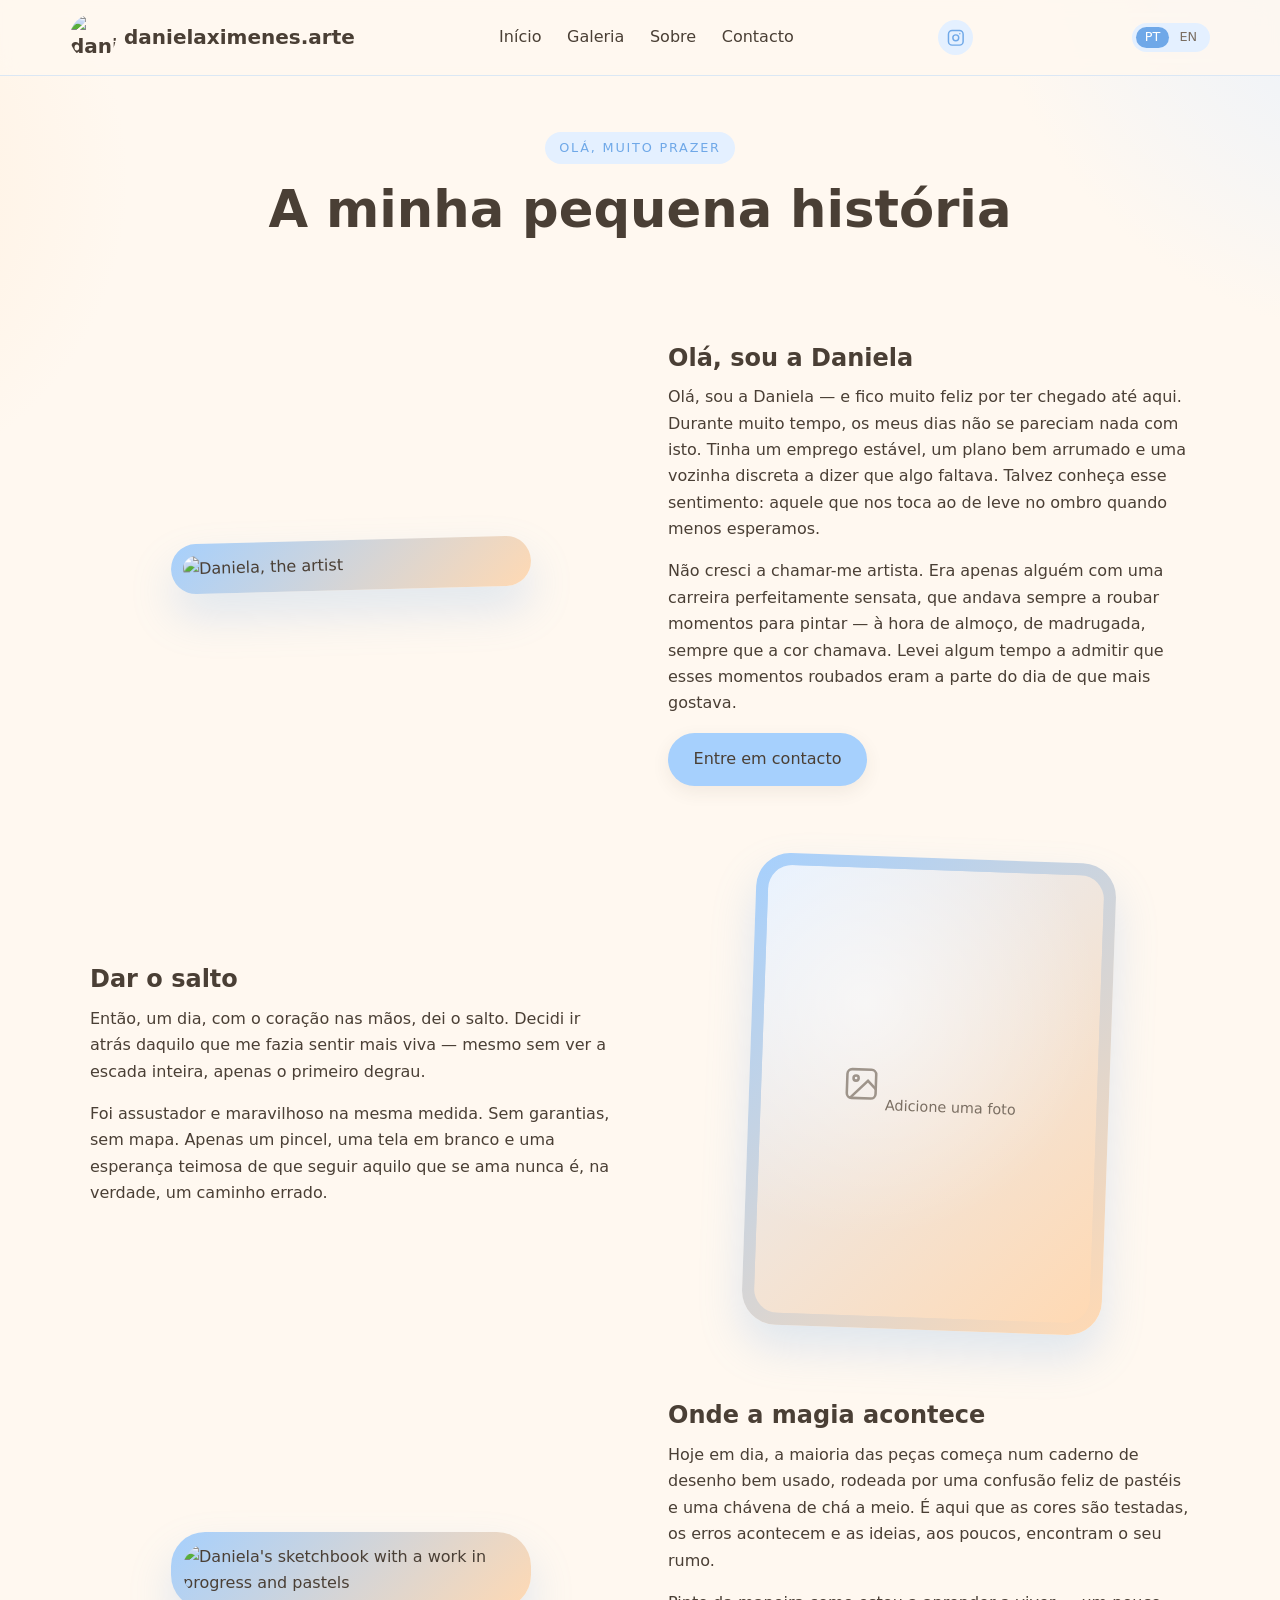
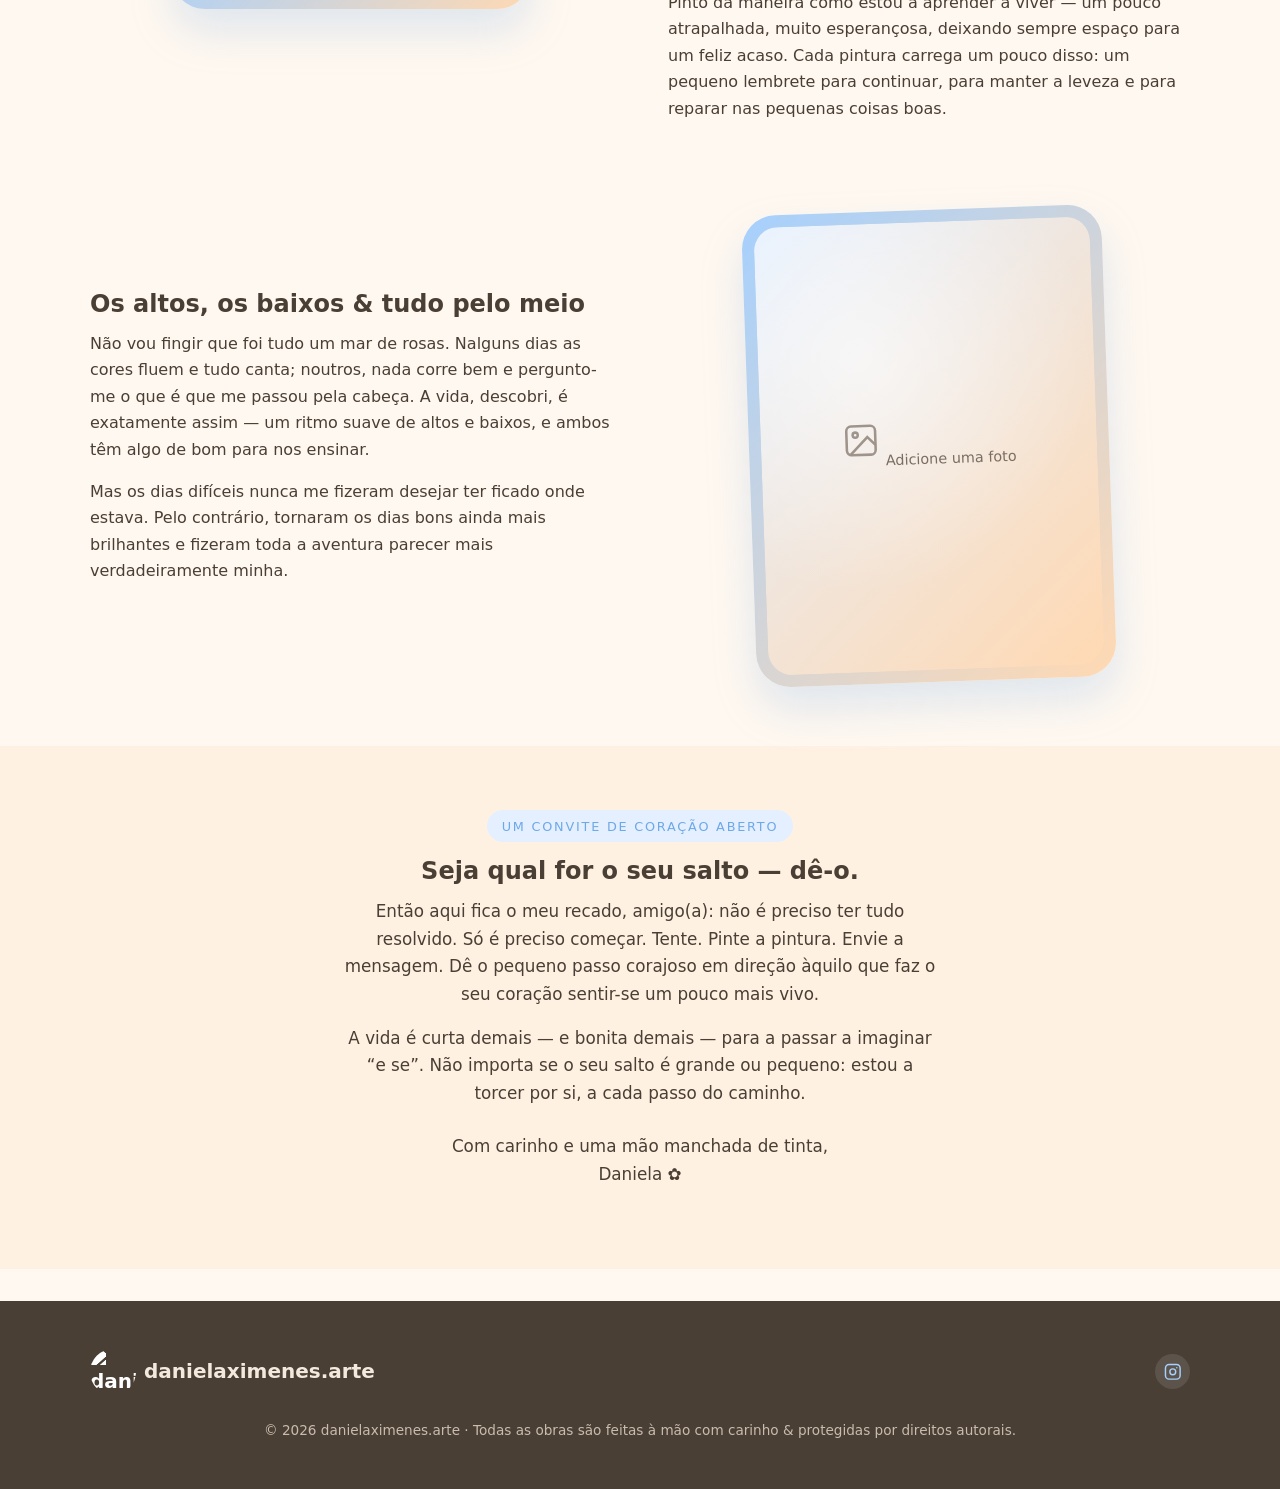
==== commit cb7e65c7: "Try to add video to galery" ====
--- a/about/index.html
+++ b/about/index.html
@@ -9,7 +9,7 @@
   <link rel="preconnect" href="https://fonts.googleapis.com" />
   <link rel="preconnect" href="https://fonts.gstatic.com" crossorigin />
   <link href="https://fonts.googleapis.com/css2?family=Fredoka:wght@400;500;600&family=Nunito:wght@400;600;700&display=swap" rel="stylesheet" />
-  <link rel="stylesheet" href="/css/styles.css?v=3" />
+  <link rel="stylesheet" href="/css/styles.css?v=5" />
 </head>
 <body>
 
@@ -20,7 +20,7 @@
         <li><a href="/" data-pt="Início">Home</a></li>
         <li><a href="/gallery/" data-pt="Galeria">Gallery</a></li>
         <li><a href="/about/" data-pt="Sobre">About</a></li>
-        <li><a href="/contact/" data-pt="Contato">Contact</a></li>
+        <li><a href="/contact/" data-pt="Contacto">Contact</a></li>
       </ul>
       <div class="nav-social">
         <a class="icon-link" href="https://www.instagram.com/danielaximenes.arte/" target="_blank" rel="noopener" aria-label="Instagram"><svg viewBox="0 0 24 24" fill="none" stroke="currentColor" stroke-width="2"><rect x="2" y="2" width="20" height="20" rx="5"/><circle cx="12" cy="12" r="4"/><circle cx="17.5" cy="6.5" r="1" fill="currentColor" stroke="none"/></svg></a>
@@ -36,8 +36,8 @@
 
   <section class="page-hero">
     <div class="container reveal">
-      <span class="eyebrow" data-pt="olá, prazer em conhecer você">hello, nice to meet you</span>
-      <h1 data-pt="Minha pequena história">My little story</h1>
+      <span class="eyebrow" data-pt="olá, muito prazer">hello, nice to meet you</span>
+      <h1 data-pt="A minha pequena história">My little story</h1>
     </div>
   </section>
 
@@ -49,34 +49,34 @@
           <img src="/assets/artist-pic.JPG" alt="Daniela, the artist" />
         </div>
         <div class="story-text">
-          <h2 data-pt="Oi, eu sou a Daniela">Hi, I'm Daniela</h2>
-          <p data-pt="Oi, eu sou a Daniela — e fico muito feliz que você tenha chegado até aqui. Por muito tempo, meus dias não se pareciam nada com isto. Eu tinha um emprego estável, um plano bem arrumado e uma vozinha quieta dizendo que algo estava faltando. Talvez você conheça esse sentimento: aquele que toca de leve no seu ombro quando você menos espera.">
+          <h2 data-pt="Olá, sou a Daniela">Hi, I'm Daniela</h2>
+          <p data-pt="Olá, sou a Daniela — e fico muito feliz por ter chegado até aqui. Durante muito tempo, os meus dias não se pareciam nada com isto. Tinha um emprego estável, um plano bem arrumado e uma vozinha discreta a dizer que algo faltava. Talvez conheça esse sentimento: aquele que nos toca ao de leve no ombro quando menos esperamos.">
             Hi, I'm Daniela — and I'm so glad you wandered in. For a long time my
             days looked nothing like this. I had a steady job, a tidy plan, and a
             quiet little feeling that something was missing. You might know that
             feeling too: the one that gently taps you on the shoulder when you least
             expect it.
           </p>
-          <p data-pt="Eu não cresci me chamando de artista. Eu era apenas alguém com uma carreira perfeitamente sensata, que vivia roubando momentos para pintar — na hora do almoço, de madrugada, sempre que a cor chamava. Levei um tempo para admitir que esses momentos roubados eram a parte do dia que eu mais amava.">
+          <p data-pt="Não cresci a chamar-me artista. Era apenas alguém com uma carreira perfeitamente sensata, que andava sempre a roubar momentos para pintar — à hora de almoço, de madrugada, sempre que a cor chamava. Levei algum tempo a admitir que esses momentos roubados eram a parte do dia de que mais gostava.">
             I didn't grow up calling myself an artist. I was simply someone with a
             perfectly sensible career, who kept stealing moments to paint — on lunch
             breaks, late at night, whenever colour came calling. It took me a while
             to admit that those stolen moments were the part of the day I loved most.
           </p>
-          <a class="btn btn-primary" href="/contact/" data-pt="Entre em contato">Get in touch</a>
+          <a class="btn btn-primary" href="/contact/" data-pt="Entre em contacto">Get in touch</a>
         </div>
       </div>
 
       <!-- Row 2: text | photo (placeholder, tilted) -->
       <div class="story reveal">
         <div class="story-text">
-          <h2 data-pt="Dando o salto">Taking the leap</h2>
-          <p data-pt="Então, um dia, com o coração na mão, eu dei o salto. Decidi correr atrás daquilo que me fazia sentir mais viva — mesmo sem enxergar a escada inteira, só o primeiro degrau.">
+          <h2 data-pt="Dar o salto">Taking the leap</h2>
+          <p data-pt="Então, um dia, com o coração nas mãos, dei o salto. Decidi ir atrás daquilo que me fazia sentir mais viva — mesmo sem ver a escada inteira, apenas o primeiro degrau.">
             So one day, with my heart in my throat, I took the leap. I decided to
             chase the thing that made me feel most alive — even though I couldn't
             see the whole staircase, only the very first step.
           </p>
-          <p data-pt="Foi assustador e maravilhoso na mesma medida. Sem garantias, sem mapa. Só um pincel, uma tela em branco e uma esperança teimosa de que seguir o que se ama nunca é, de verdade, um caminho errado.">
+          <p data-pt="Foi assustador e maravilhoso na mesma medida. Sem garantias, sem mapa. Apenas um pincel, uma tela em branco e uma esperança teimosa de que seguir aquilo que se ama nunca é, na verdade, um caminho errado.">
             It was terrifying and wonderful in equal measure. No guarantees, no map.
             Just a brush, a blank canvas, and a stubborn little hope that following
             what you love is never really a wrong turn.
@@ -98,14 +98,14 @@
           <img src="/assets/behindthescenes.jpeg" alt="Daniela's sketchbook with a work in progress and pastels" />
         </div>
         <div class="story-text">
-          <h2 data-pt="Onde a mágica acontece">Where the magic happens</h2>
-          <p data-pt="Hoje em dia, a maioria das peças começa num caderno de desenho bem usado, cercada por uma bagunça feliz de pastéis e uma xícara de chá pela metade. É aqui que as cores são testadas, os erros acontecem e as ideias, aos poucos, encontram seu rumo.">
+          <h2 data-pt="Onde a magia acontece">Where the magic happens</h2>
+          <p data-pt="Hoje em dia, a maioria das peças começa num caderno de desenho bem usado, rodeada por uma confusão feliz de pastéis e uma chávena de chá a meio. É aqui que as cores são testadas, os erros acontecem e as ideias, aos poucos, encontram o seu rumo.">
             These days, most pieces begin in a well-loved sketchbook, surrounded by
             a happy little mess of pastels and a half-finished cup of tea. This is
             where colours get tested, mistakes get made, and ideas slowly find their
             feet.
           </p>
-          <p data-pt="Eu pinto do jeito que estou aprendendo a viver — um pouco bagunçada, muito esperançosa, sempre deixando espaço para um acaso feliz. Cada pintura carrega um pouco disso: um pequeno lembrete para continuar, para manter a leveza e para reparar nas pequenas coisas boas.">
+          <p data-pt="Pinto da maneira como estou a aprender a viver — um pouco atrapalhada, muito esperançosa, deixando sempre espaço para um feliz acaso. Cada pintura carrega um pouco disso: um pequeno lembrete para continuar, para manter a leveza e para reparar nas pequenas coisas boas.">
             I paint the way I'm learning to live — a little messy, a lot hopeful,
             always leaving room for a happy accident. Every painting carries a hint
             of that: a small reminder to keep going, to stay soft, and to notice the
@@ -117,14 +117,14 @@
       <!-- Row 4: text | photo (placeholder, tilted) -->
       <div class="story reveal">
         <div class="story-text">
-          <h2 data-pt="Os altos, os baixos &amp; tudo no meio">The highs, the lows &amp; everything between</h2>
-          <p data-pt="Não vou fingir que foi tudo um mar de rosas. Em alguns dias as cores fluem e tudo canta; em outros, nada dá certo e eu me pergunto o que diabos estava pensando. A vida, eu descobri, é exatamente assim — um ritmo suave de altos e baixos, e ambos têm algo gentil a nos ensinar.">
+          <h2 data-pt="Os altos, os baixos &amp; tudo pelo meio">The highs, the lows &amp; everything between</h2>
+          <p data-pt="Não vou fingir que foi tudo um mar de rosas. Nalguns dias as cores fluem e tudo canta; noutros, nada corre bem e pergunto-me o que é que me passou pela cabeça. A vida, descobri, é exatamente assim — um ritmo suave de altos e baixos, e ambos têm algo de bom para nos ensinar.">
             I won't pretend it's all been sunshine. Some days the colours flow and
             everything sings; on others, nothing works and I wonder what on earth I
             was thinking. Life, I've found, is exactly like that — a gentle rhythm of
             highs and lows, and both have something kind to teach us.
           </p>
-          <p data-pt="Mas os dias difíceis nunca me fizeram desejar ter ficado onde eu estava. Pelo contrário, eles deixaram os dias bons ainda mais brilhantes e fizeram a aventura inteira parecer mais verdadeiramente minha.">
+          <p data-pt="Mas os dias difíceis nunca me fizeram desejar ter ficado onde estava. Pelo contrário, tornaram os dias bons ainda mais brilhantes e fizeram toda a aventura parecer mais verdadeiramente minha.">
             But the low days have never once made me wish I'd stayed where I was. If
             anything, they've made the bright ones brighter, and the whole adventure
             feel more truly mine.
@@ -145,14 +145,14 @@
   <section class="section section--warm">
     <div class="container prose reveal" style="text-align:center;">
       <span class="eyebrow" data-pt="um convite de coração aberto">an open little invitation</span>
-      <h2 data-pt="Seja qual for o seu salto — dê ele.">Whatever your leap is — take it.</h2>
-      <p data-pt="Então aqui vai o meu bilhete para você, amigo(a): você não precisa ter tudo resolvido. Você só precisa começar. Tente. Pinte a pintura. Mande a mensagem. Dê o pequeno passo corajoso em direção àquilo que faz o seu coração se sentir um pouco mais vivo.">
+      <h2 data-pt="Seja qual for o seu salto — dê-o.">Whatever your leap is — take it.</h2>
+      <p data-pt="Então aqui fica o meu recado, amigo(a): não é preciso ter tudo resolvido. Só é preciso começar. Tente. Pinte a pintura. Envie a mensagem. Dê o pequeno passo corajoso em direção àquilo que faz o seu coração sentir-se um pouco mais vivo.">
         So here's my note to you, friend: you don't have to have it all figured out.
         You just have to begin. Try the thing. Paint the painting. Send the message.
         Take the small, brave step toward whatever makes your heart feel a little
         more alive.
       </p>
-      <p data-pt="A vida é curta demais — e bonita demais — para passá-la imaginando “e se”. Não importa se o seu salto é grande ou pequeno, eu estou torcendo por você, a cada passo do caminho.">
+      <p data-pt="A vida é curta demais — e bonita demais — para a passar a imaginar “e se”. Não importa se o seu salto é grande ou pequeno: estou a torcer por si, a cada passo do caminho.">
         Life is too short — and far too lovely — to spend it wondering “what if.”
         However big or small your leap, I'm cheering you on, every single step of
         the way.
@@ -175,6 +175,6 @@
     </div>
   </footer>
 
-  <script src="/js/main.js?v=3"></script>
+  <script src="/js/main.js?v=5"></script>
 </body>
 </html>
--- a/css/styles.css
+++ b/css/styles.css
@@ -299,7 +299,7 @@
 
 /* the image placeholder (swap the inner div for an <img>) */
 .img-placeholder {
-  aspect-ratio: 4 / 5;
+  aspect-ratio: 3 / 4;
   background:
     radial-gradient(circle at 30% 30%, rgba(255,255,255,.6), transparent 60%),
     linear-gradient(135deg, var(--brand-soft), var(--peach));
@@ -307,7 +307,6 @@
   place-items: center;
   text-align: center;
   color: var(--ink-soft);
-  padding: 1rem;
 }
 .img-placeholder svg { width: 2.4rem; height: 2.4rem; opacity: .7; margin-bottom: .4rem; }
 .img-placeholder span { font-family: var(--font-display); font-size: .9rem; }
@@ -315,8 +314,8 @@
 
 .art-body { padding: 1.1rem 1.25rem 1.4rem; }
 .art-body h3 { font-size: 1.2rem; margin-bottom: .3rem; }
-.art-meta { font-size: .82rem; color: var(--brand-deep); font-family: var(--font-display); margin-bottom: .5rem; }
-.art-desc { color: var(--ink-soft); font-size: .96rem; margin: 0; }
+.art-material, .art-size { font-size: .9rem; color: var(--ink-soft); margin: 0 0 .15rem; }
+.art-price { font-family: var(--font-display); font-weight: 600; color: var(--brand-deep); margin: .55rem 0 0; }
 
 /* ---------- About teaser ---------- */
 .about-grid {
@@ -561,12 +560,13 @@
 .lightbox__stage {
   background: var(--brand-soft);
   border-radius: var(--radius);
-  aspect-ratio: 4 / 3;
+  aspect-ratio: 3 / 4;
   display: grid;
   place-items: center;
   overflow: hidden;
 }
 .lightbox__stage img { width: 100%; height: 100%; object-fit: cover; display: block; }
+.lightbox__stage video { width: 100%; height: 100%; object-fit: contain; display: block; background: #000; }
 .lightbox__placeholder svg { width: 3rem; height: 3rem; color: var(--ink-soft); opacity: .6; }
 .lightbox__thumbs { display: flex; gap: .5rem; margin-top: .7rem; flex-wrap: wrap; }
 .lightbox__thumb {
@@ -579,12 +579,21 @@
   cursor: pointer;
   background: var(--brand-soft);
 }
-.lightbox__thumb img { width: 100%; height: 100%; object-fit: cover; display: block; }
+.lightbox__thumb img, .lightbox__thumb video { width: 100%; height: 100%; object-fit: cover; display: block; }
 .lightbox__thumb.is-active { border-color: var(--brand-deep); }
+.lightbox__thumb.is-video { position: relative; }
+.lightbox__thumb.is-video::after {
+  content: "►";
+  position: absolute; inset: 0;
+  display: grid; place-items: center;
+  color: #fff; font-size: 1.1rem;
+  text-shadow: 0 1px 4px rgba(0,0,0,.7);
+  pointer-events: none;
+}
 .lightbox__info { display: flex; flex-direction: column; }
-.lightbox__title { margin: .2rem 0 .2rem; }
-.lightbox__meta { color: var(--ink-soft); font-family: var(--font-display); margin: 0 0 1rem; }
-.lightbox__desc { color: var(--ink); line-height: 1.7; }
+.lightbox__title { margin: .2rem 0 .5rem; }
+.lightbox__material, .lightbox__size { color: var(--ink-soft); margin: 0 0 .2rem; }
+.lightbox__price { font-family: var(--font-display); font-weight: 600; font-size: 1.2rem; color: var(--ink); margin: 1.1rem 0 0; }
 .lightbox__close {
   position: absolute;
   top: .8rem;
@@ -621,6 +630,7 @@
 .lightbox__prev { left: .6rem; }
 .lightbox__next { right: .6rem; }
 .lightbox__nav:hover { background: var(--brand); color: #fff; }
+.lightbox__nav[hidden] { display: none; }
 
 @media (max-width: 760px) {
   .lightbox__dialog { grid-template-columns: 1fr; gap: 1rem; }
